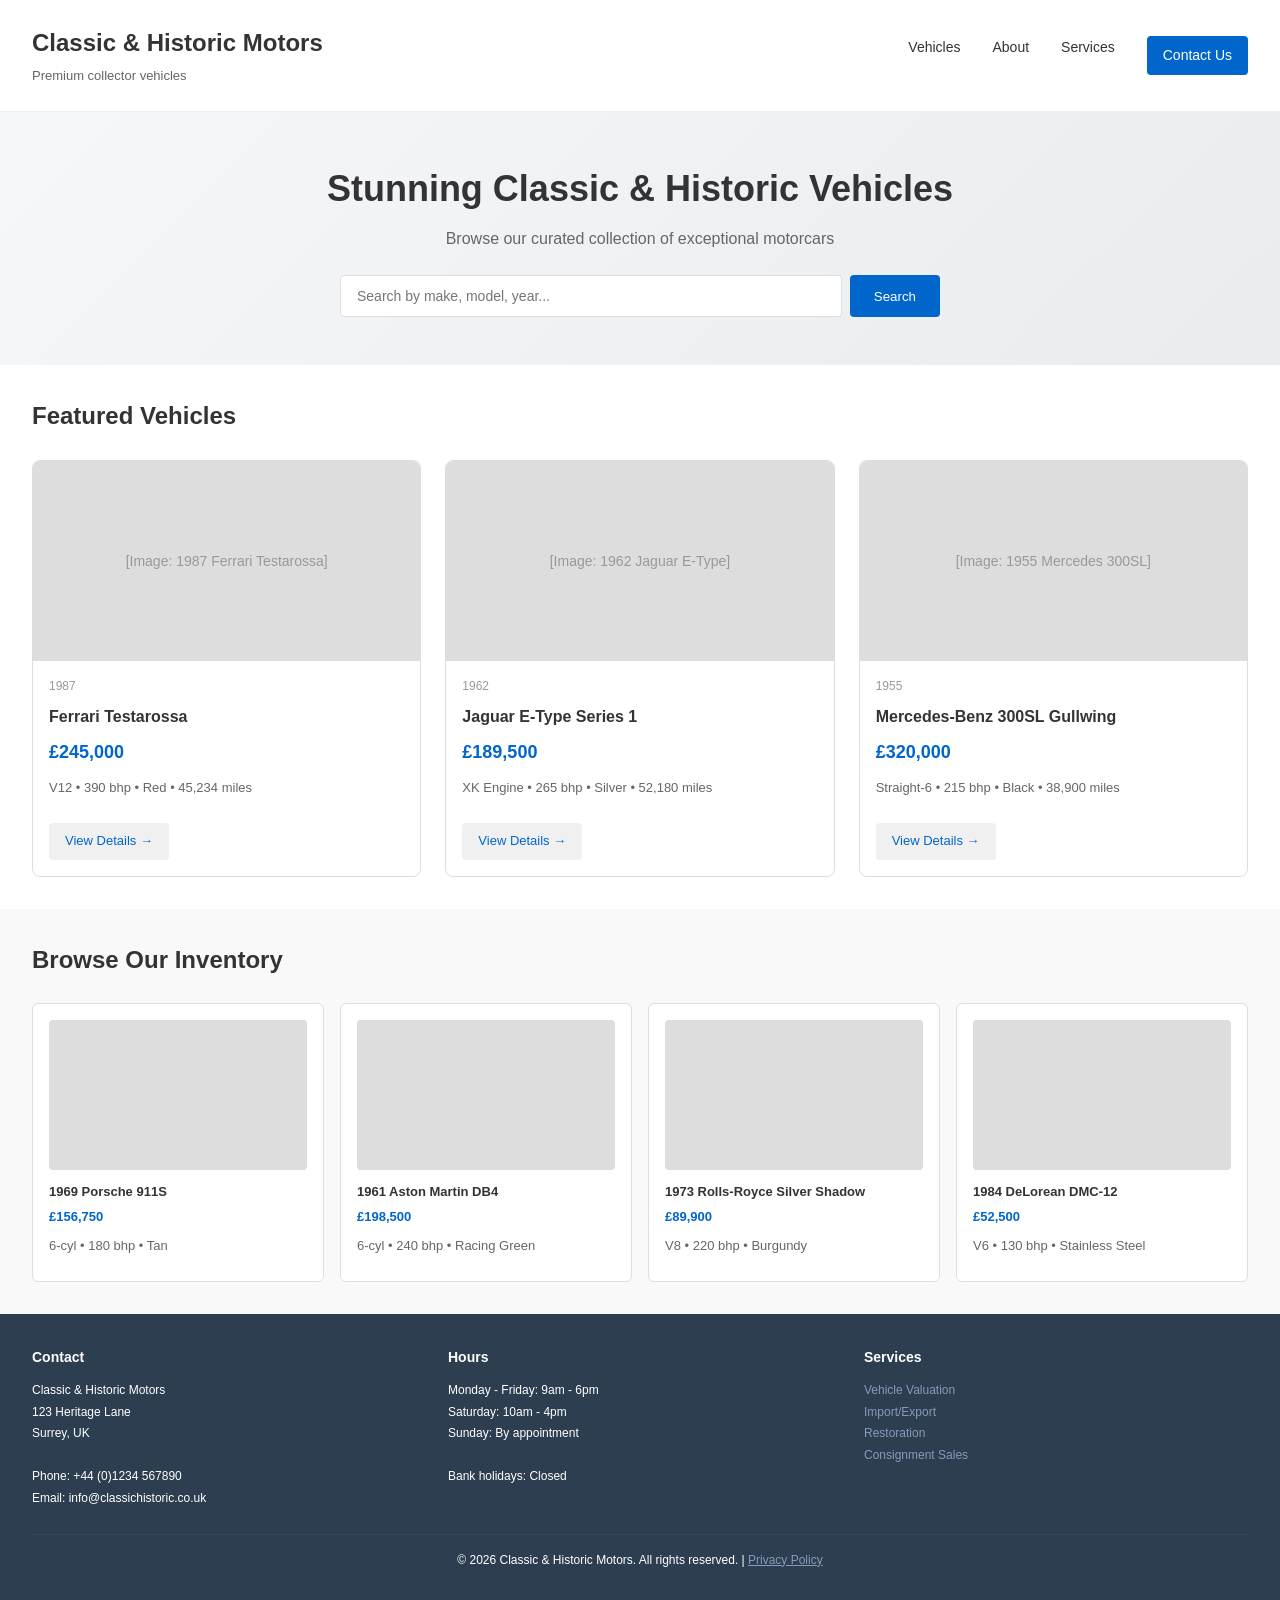
==== motors-dealer-templates/template-1-modern-grid.html @ 6b324982 "Initial commit: motors.bivetica.com dealer platform" ====
<!DOCTYPE html>
<html lang="en">
<head>
<meta charset="UTF-8">
<meta name="viewport" content="width=device-width, initial-scale=1.0">
<title>Classic & Historic Motors - Modern Template</title>
<style>
* { margin: 0; padding: 0; box-sizing: border-box; }
body { font-family: -apple-system, BlinkMacSystemFont, 'Segoe UI', sans-serif; line-height: 1.6; color: #333; background: #fff; }
header { background: #fff; border-bottom: 1px solid #eee; padding: 1.5rem 2rem; display: flex; justify-content: space-between; align-items: center; }
.logo { font-size: 24px; font-weight: 600; }
.tagline { font-size: 13px; color: #666; margin-top: 4px; }
nav { display: flex; gap: 2rem; }
nav a { text-decoration: none; color: #333; font-size: 14px; }
nav a:hover { color: #0066cc; }
.contact-btn { background: #0066cc; color: white; padding: 8px 16px; border-radius: 4px; text-decoration: none; font-size: 14px; }
.hero { background: linear-gradient(135deg, #f5f7fa 0%, #e9ecef 100%); padding: 3rem 2rem; text-align: center; }
.hero h1 { font-size: 36px; margin-bottom: 0.5rem; }
.hero p { font-size: 16px; color: #666; margin-bottom: 1.5rem; }
.search-bar { max-width: 600px; margin: 0 auto; display: flex; gap: 8px; }
.search-bar input { flex: 1; padding: 12px 16px; border: 1px solid #ddd; border-radius: 4px; font-size: 14px; }
.search-bar button { background: #0066cc; color: white; padding: 12px 24px; border: none; border-radius: 4px; cursor: pointer; font-weight: 500; }
.featured { padding: 2rem; }
.featured h2 { font-size: 24px; margin-bottom: 1.5rem; }
.featured-grid { display: grid; grid-template-columns: repeat(auto-fit, minmax(300px, 1fr)); gap: 1.5rem; }
.vehicle-card { background: #fff; border: 1px solid #ddd; border-radius: 8px; overflow: hidden; transition: box-shadow 0.2s; }
.vehicle-card:hover { box-shadow: 0 4px 12px rgba(0,0,0,0.1); }
.vehicle-image { width: 100%; height: 200px; background: #ddd; display: flex; align-items: center; justify-content: center; color: #999; font-size: 14px; }
.vehicle-info { padding: 1rem; }
.vehicle-year { font-size: 12px; color: #999; }
.vehicle-name { font-size: 16px; font-weight: 600; margin: 0.5rem 0; }
.vehicle-price { font-size: 18px; font-weight: 600; color: #0066cc; margin: 0.5rem 0; }
.vehicle-specs { font-size: 13px; color: #666; margin: 0.75rem 0; }
.vehicle-link { display: inline-block; margin-top: 0.75rem; padding: 8px 16px; background: #f0f0f0; border-radius: 4px; text-decoration: none; color: #0066cc; font-weight: 500; font-size: 13px; }
.inventory { padding: 2rem; background: #f9f9f9; }
.inventory h2 { font-size: 24px; margin-bottom: 1.5rem; }
.inventory-grid { display: grid; grid-template-columns: repeat(auto-fill, minmax(280px, 1fr)); gap: 1rem; }
.inventory-item { background: #fff; border: 1px solid #ddd; border-radius: 6px; padding: 1rem; font-size: 13px; }
.inventory-item-image { width: 100%; height: 150px; background: #ddd; border-radius: 4px; margin-bottom: 0.75rem; }
.inventory-item-name { font-weight: 600; margin-bottom: 0.25rem; }
.inventory-item-price { color: #0066cc; font-weight: 600; }
.inventory-item-specs { color: #666; margin: 0.5rem 0; }
footer { background: #2c3e50; color: #fff; padding: 2rem; text-align: center; font-size: 13px; }
.footer-section { display: grid; grid-template-columns: repeat(3, 1fr); gap: 2rem; text-align: left; margin-bottom: 1.5rem; }
.footer-section h4 { margin-bottom: 0.75rem; font-size: 14px; }
.footer-section p { font-size: 12px; line-height: 1.8; }
.footer-section a { color: #8899bb; text-decoration: none; }
.footer-bottom { border-top: 1px solid #34495e; padding-top: 1rem; font-size: 12px; }
</style>
</head>
<body>
<header>
  <div>
    <div class="logo">Classic & Historic Motors</div>
    <div class="tagline">Premium collector vehicles</div>
  </div>
  <nav>
    <a href="#vehicles">Vehicles</a>
    <a href="#about">About</a>
    <a href="#services">Services</a>
    <a href="#contact" class="contact-btn">Contact Us</a>
  </nav>
</header>

<section class="hero">
  <h1>Stunning Classic & Historic Vehicles</h1>
  <p>Browse our curated collection of exceptional motorcars</p>
  <div class="search-bar">
    <input type="text" placeholder="Search by make, model, year...">
    <button>Search</button>
  </div>
</section>

<section class="featured" id="vehicles">
  <h2>Featured Vehicles</h2>
  <div class="featured-grid">
    <div class="vehicle-card">
      <div class="vehicle-image">[Image: 1987 Ferrari Testarossa]</div>
      <div class="vehicle-info">
        <div class="vehicle-year">1987</div>
        <div class="vehicle-name">Ferrari Testarossa</div>
        <div class="vehicle-price">£245,000</div>
        <div class="vehicle-specs">V12 • 390 bhp • Red • 45,234 miles</div>
        <a href="#" class="vehicle-link">View Details →</a>
      </div>
    </div>

    <div class="vehicle-card">
      <div class="vehicle-image">[Image: 1962 Jaguar E-Type]</div>
      <div class="vehicle-info">
        <div class="vehicle-year">1962</div>
        <div class="vehicle-name">Jaguar E-Type Series 1</div>
        <div class="vehicle-price">£189,500</div>
        <div class="vehicle-specs">XK Engine • 265 bhp • Silver • 52,180 miles</div>
        <a href="#" class="vehicle-link">View Details →</a>
      </div>
    </div>

    <div class="vehicle-card">
      <div class="vehicle-image">[Image: 1955 Mercedes 300SL]</div>
      <div class="vehicle-info">
        <div class="vehicle-year">1955</div>
        <div class="vehicle-name">Mercedes-Benz 300SL Gullwing</div>
        <div class="vehicle-price">£320,000</div>
        <div class="vehicle-specs">Straight-6 • 215 bhp • Black • 38,900 miles</div>
        <a href="#" class="vehicle-link">View Details →</a>
      </div>
    </div>
  </div>
</section>

<section class="inventory">
  <h2>Browse Our Inventory</h2>
  <div class="inventory-grid">
    <div class="inventory-item">
      <div class="inventory-item-image"></div>
      <div class="inventory-item-name">1969 Porsche 911S</div>
      <div class="inventory-item-price">£156,750</div>
      <div class="inventory-item-specs">6-cyl • 180 bhp • Tan</div>
    </div>
    <div class="inventory-item">
      <div class="inventory-item-image"></div>
      <div class="inventory-item-name">1961 Aston Martin DB4</div>
      <div class="inventory-item-price">£198,500</div>
      <div class="inventory-item-specs">6-cyl • 240 bhp • Racing Green</div>
    </div>
    <div class="inventory-item">
      <div class="inventory-item-image"></div>
      <div class="inventory-item-name">1973 Rolls-Royce Silver Shadow</div>
      <div class="inventory-item-price">£89,900</div>
      <div class="inventory-item-specs">V8 • 220 bhp • Burgundy</div>
    </div>
    <div class="inventory-item">
      <div class="inventory-item-image"></div>
      <div class="inventory-item-name">1984 DeLorean DMC-12</div>
      <div class="inventory-item-price">£52,500</div>
      <div class="inventory-item-specs">V6 • 130 bhp • Stainless Steel</div>
    </div>
  </div>
</section>

<footer id="contact">
  <div class="footer-section">
    <div>
      <h4>Contact</h4>
      <p>
        Classic & Historic Motors<br>
        123 Heritage Lane<br>
        Surrey, UK<br><br>
        Phone: +44 (0)1234 567890<br>
        Email: info@classichistoric.co.uk
      </p>
    </div>
    <div>
      <h4>Hours</h4>
      <p>
        Monday - Friday: 9am - 6pm<br>
        Saturday: 10am - 4pm<br>
        Sunday: By appointment<br><br>
        Bank holidays: Closed
      </p>
    </div>
    <div>
      <h4>Services</h4>
      <p>
        <a href="#">Vehicle Valuation</a><br>
        <a href="#">Import/Export</a><br>
        <a href="#">Restoration</a><br>
        <a href="#">Consignment Sales</a>
      </p>
    </div>
  </div>
  <div class="footer-bottom">
    <p>&copy; 2026 Classic & Historic Motors. All rights reserved. | <a href="#" style="color: #8899bb;">Privacy Policy</a></p>
  </div>
</footer>
</body>
</html>
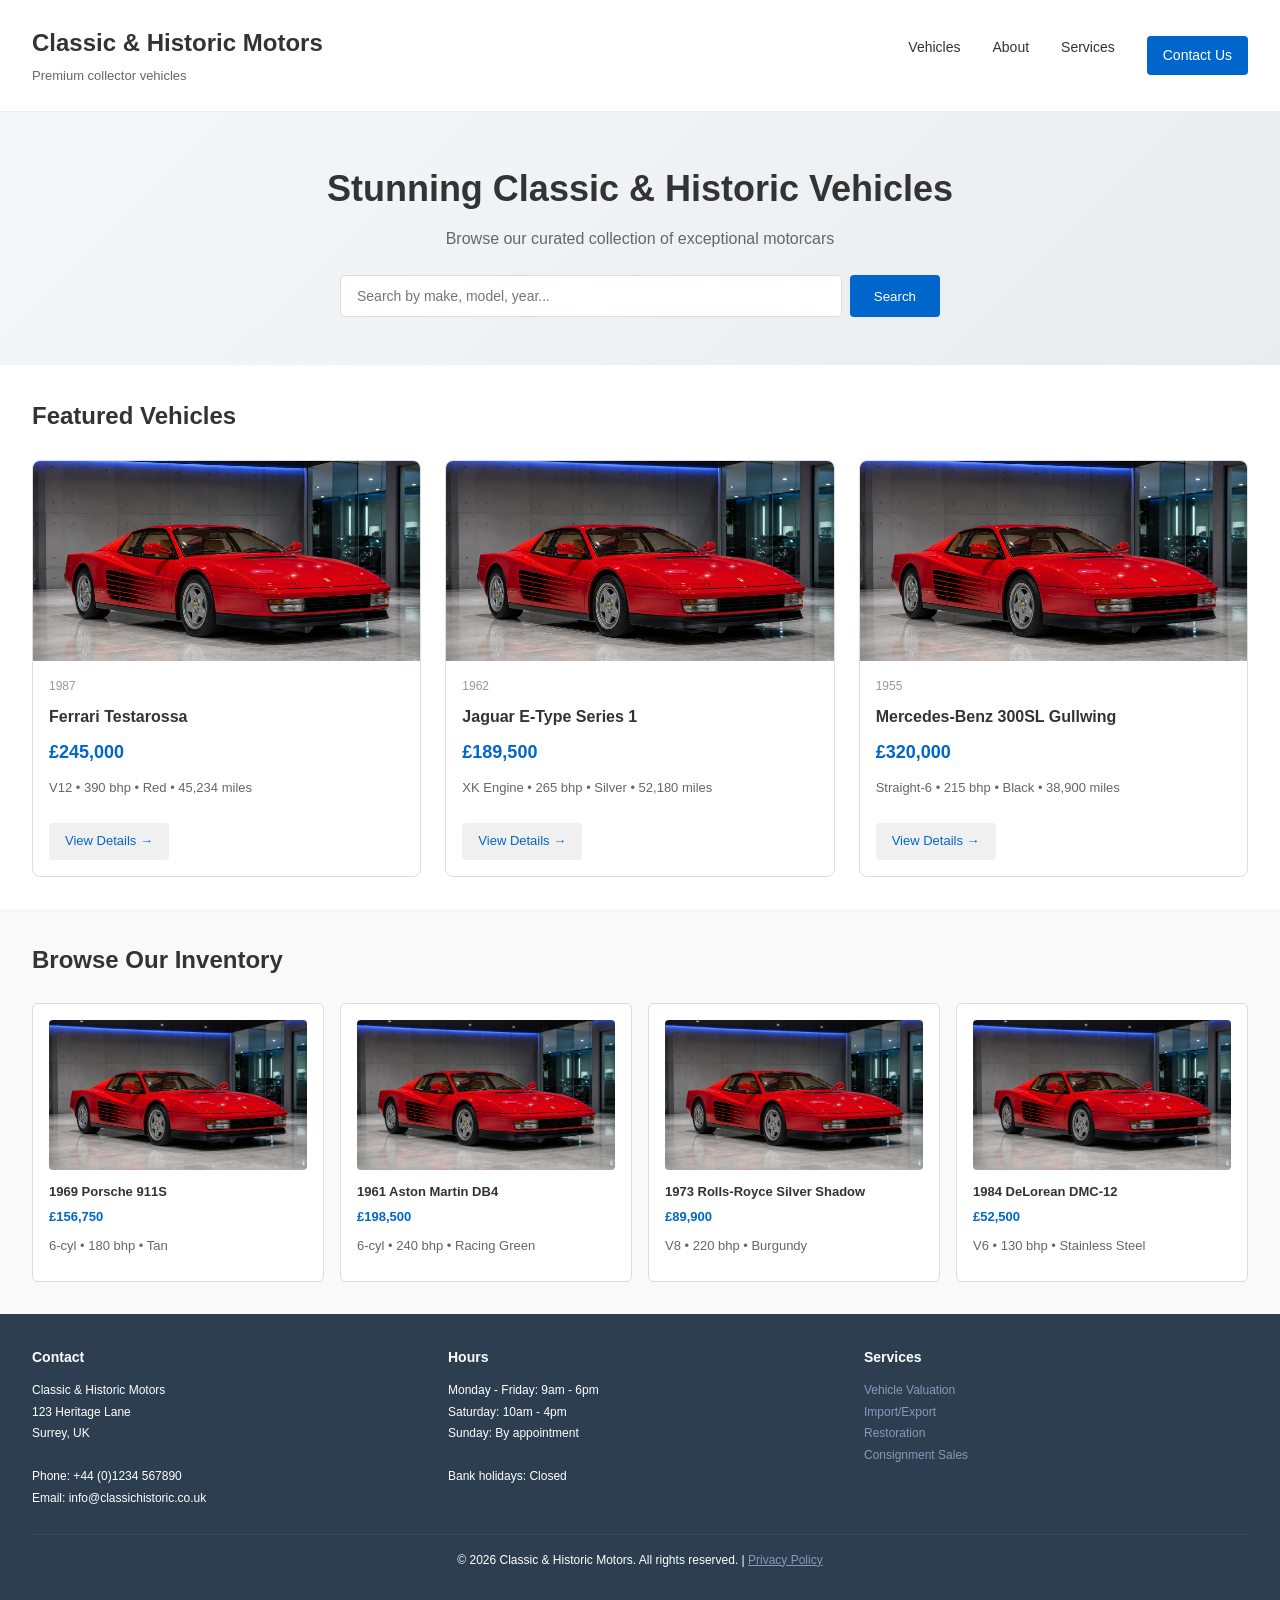
==== commit ebea1eec: "Add showroom demo vehicle imagery to dealer templates" ====
--- a/motors-dealer-templates/template-1-modern-grid.html
+++ b/motors-dealer-templates/template-1-modern-grid.html
@@ -46,6 +46,7 @@
 .footer-section p { font-size: 12px; line-height: 1.8; }
 .footer-section a { color: #8899bb; text-decoration: none; }
 .footer-bottom { border-top: 1px solid #34495e; padding-top: 1rem; font-size: 12px; }
+.vehicle-image, .inventory-item-image { background-image: url('../assets/demo-vehicles/template-1-ferrari-testarossa.png'); background-size: cover; background-position: center; color: transparent; font-size: 0; }
 </style>
 </head>
 <body>
@@ -175,4 +176,4 @@
   </div>
 </footer>
 </body>
-</html>+</html>
